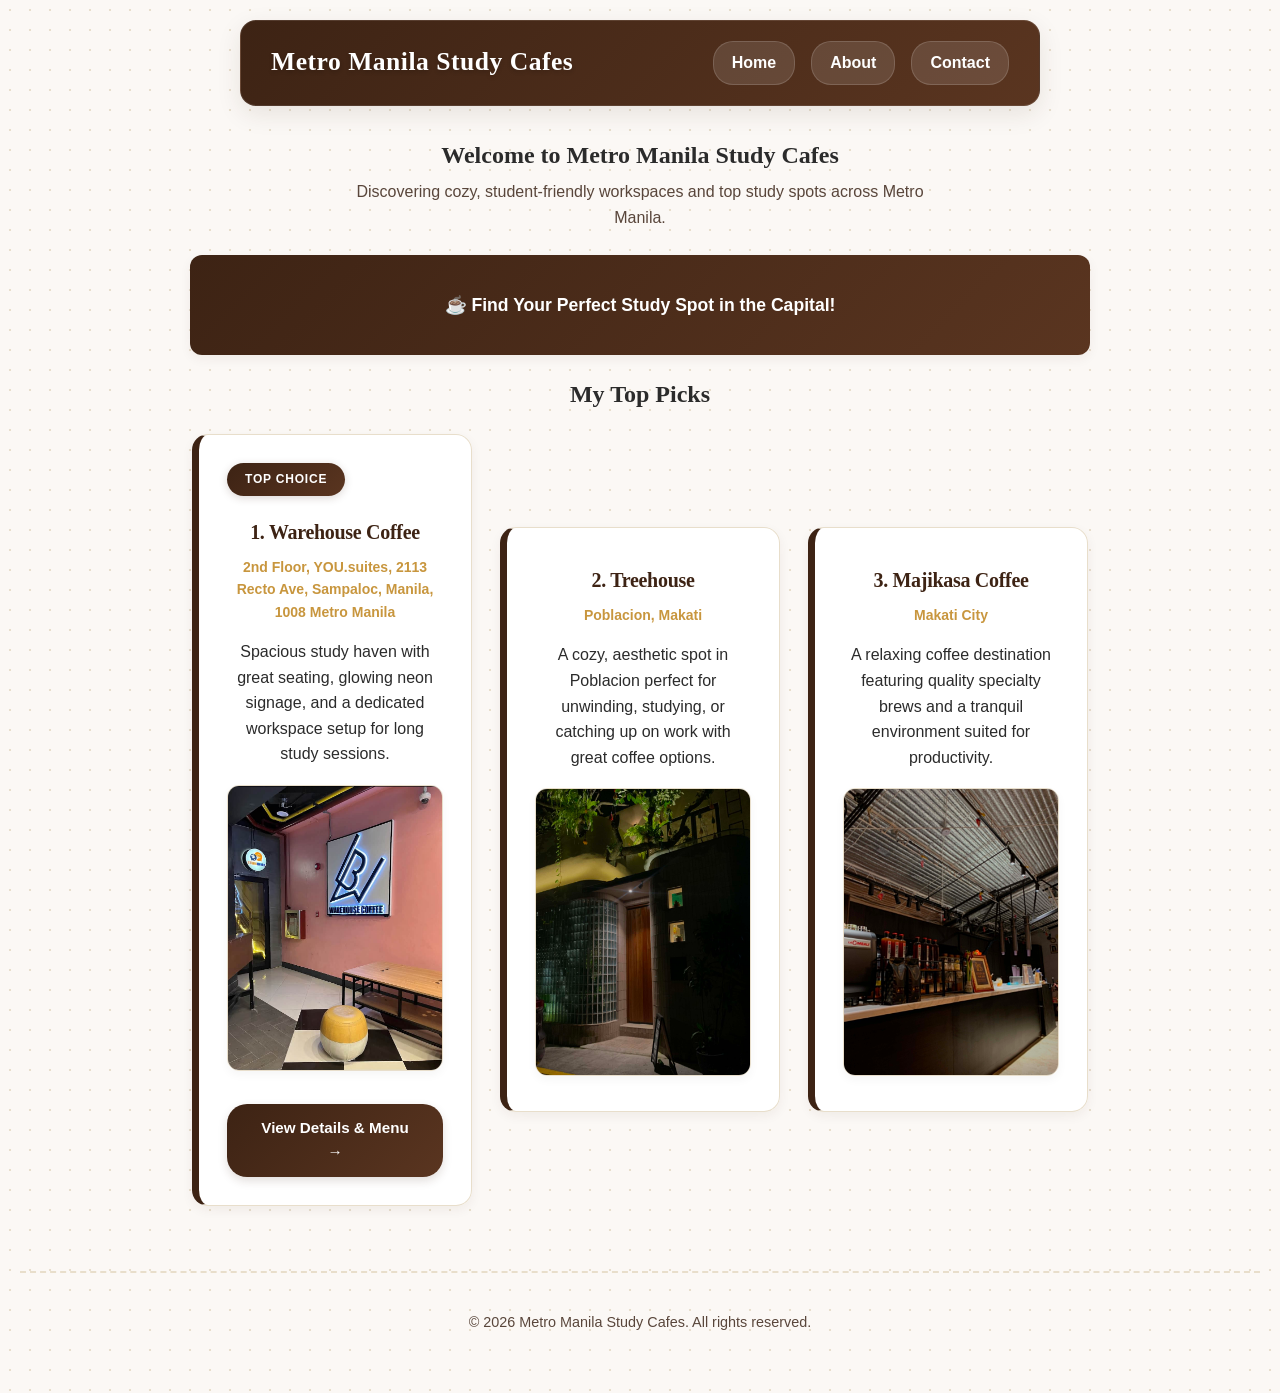
==== index.html @ 72c35690 "Complete task 6.4 flexbox side-by-side grid" ====
<!DOCTYPE html>
<html lang="en">
<head>
  <meta charset="UTF-8">
  <meta name="viewport" content="width=device-width, initial-scale=1.0">
  <title>Metro Manila Study Cafes - Home</title>
  <link rel="stylesheet" href="style.css">
</head>
<body>

  <!-- Header Navigation (Task 5.3 Compliant) -->
  <header>
    <h1>Metro Manila Study Cafes</h1>
    <nav>
      <ul>
        <li><a href="index.html">Home</a></li>
        <li><a href="about.html">About</a></li>
        <li><a href="contact.html">Contact</a></li>
      </ul>
    </nav>
  </header>

  <main style="max-width: 900px;">
    <section style="text-align: center; margin-bottom: 25px;">
      <h2 style="font-family: 'Georgia', serif; margin-bottom: 5px;">Welcome to Metro Manila Study Cafes</h2>
      <p style="color: var(--muted-grey); max-width: 600px; margin: 0 auto;">Discovering cozy, student-friendly workspaces and top study spots across Metro Manila.</p>
    </section>

    <!-- Added CTA Banner Centered Horizontally & Vertically (Activity 6.3 / Lesson 6.4) -->
    <div class="cta-banner">
      <p style="margin: 0; font-size: 1.1rem; font-weight: 600;">☕ Find Your Perfect Study Spot in the Capital!</p>
    </div>

    <h2 style="text-align: center; font-family: 'Georgia', serif; margin-bottom: 20px;">My Top Picks</h2>

    <!-- Task 6.4 Responsive Flexbox Container -->
    <div class="place-grid">

      <!-- Place 1 -->
      <table align="center" border="0" cellpadding="0" cellspacing="0" style="width: 100%; margin-bottom: 0;">
        <tr>
          <td>
            <fieldset class="place-card" style="text-align: center;">
              <legend>Top Choice</legend>
              <h3 style="margin: 8px 0; font-size: 20px;">1. Warehouse Coffee</h3>
              <p style="color: var(--accent-gold); font-weight: bold; margin: 4px 0; font-size: 14px;">2nd Floor, YOU.suites, 2113 Recto Ave, Sampaloc, Manila, 1008 Metro Manila</p>
              <p style="color: var(--dark-ink); margin-bottom: 18px;">Spacious study haven with great seating, glowing neon signage, and a dedicated workspace setup for long study sessions.</p>
              
              <!-- Warehouse Coffee Image -->
              <a href="places/warehouse-coffee.html">
                <img src="place1.jpg" alt="Warehouse Coffee">
              </a>
              <br><br>
              
              <!-- View Details Button -->
              <a href="places/warehouse-coffee.html" class="btn-link">
                View Details & Menu &rarr;
              </a>
            </fieldset>
          </td>
        </tr>
      </table>

      <!-- Place 2 -->
      <table align="center" border="0" cellpadding="0" cellspacing="0" style="width: 100%; margin-bottom: 0;">
        <tr>
          <td>
            <fieldset class="place-card" style="text-align: center;">
              <h3 style="margin: 8px 0; font-size: 20px;">2. Treehouse</h3>
              <p style="color: var(--accent-gold); font-weight: bold; margin: 4px 0; font-size: 14px;">Poblacion, Makati</p>
              <p style="color: var(--dark-ink); margin-bottom: 18px;">A cozy, aesthetic spot in Poblacion perfect for unwinding, studying, or catching up on work with great coffee options.</p>
              <img src="place2.jpg" alt="Treehouse Poblacion">
            </fieldset>
          </td>
        </tr>
      </table>

      <!-- Place 3 -->
      <table align="center" border="0" cellpadding="0" cellspacing="0" style="width: 100%; margin-bottom: 0;">
        <tr>
          <td>
            <fieldset class="place-card" style="text-align: center;">
              <h3 style="margin: 8px 0; font-size: 20px;">3. Majikasa Coffee</h3>
              <p style="color: var(--accent-gold); font-weight: bold; margin: 4px 0; font-size: 14px;">Makati City</p>
              <p style="color: var(--dark-ink); margin-bottom: 18px;">A relaxing coffee destination featuring quality specialty brews and a tranquil environment suited for productivity.</p>
              <img src="place3.jpg" alt="Majikasa Coffee Makati">
            </fieldset>
          </td>
        </tr>
      </table>

    </div>

  </main>

  <footer>
    <p>&copy; 2026 Metro Manila Study Cafes. All rights reserved.</p>
  </footer>

</body>
</html>
---- style.css ----
/* ==========================================================================
   1. VARIABLES & CREATIVE THEME EXTENSIONS
   ========================================================================== */
:root {
  --brand-color: #3d2314;       /* Deep Roast Espresso */
  --brand-medium: #5a3520;     /* Warm Mocha */
  --accent-gold: #c8963e;      /* Creamy Caramel Accent */
  --dark-ink: #2b2b2b;
  --muted-grey: #59463b;       /* Adjusted to pass >= 4.5:1 contrast against #fbf8f5 */
  --light-bg: #fbf8f5;         /* Soft Cream Background */
  --white: #ffffff;
  --card-border: #e8decb;
  --shadow-sm: 0 4px 12px rgba(61, 35, 20, 0.06);
  --shadow-md: 0 8px 24px rgba(61, 35, 20, 0.1);
  --accent-foam: #f2e9dc;      /* Subtitle/Highlight background */
}

/* ==========================================================================
   2. BASE STYLES & ATMOSPHERIC PATTERN
   ========================================================================== */
*,
*::before,
*::after {
  box-sizing: border-box;
}

body {
  font-family: 'Segoe UI', Tahoma, Geneva, Verdana, sans-serif;
  line-height: 1.6;
  background-color: var(--light-bg);
  /* Subtle stationery grid pattern for cafe vibe */
  background-image: radial-gradient(var(--card-border) 0.8px, transparent 0.8px);
  background-size: 20px 20px;
  color: var(--dark-ink);
  margin: 0;
  padding: 20px;
}

a {
  color: var(--brand-color);
  text-decoration: none;
  transition: all 0.2s ease;
}

a:hover {
  color: var(--accent-gold);
}

/* Task 5.4 - Accessible Keyboard Focus State (Uses Brand Color Variable) */
a:focus,
button:focus,
input:focus,
select:focus,
textarea:focus {
  outline: 3px solid var(--brand-color) !important;
  outline-offset: 3px !important;
}

/* ==========================================================================
   3. LAYOUT REGIONS & FLEXBOX HEADER (Activity 6.3)
   ========================================================================== */
header,
.site-header {
  display: flex !important;
  justify-content: space-between !important;
  align-items: center !important;
  background: linear-gradient(135deg, var(--brand-color) 0%, var(--brand-medium) 100%) !important;
  color: var(--white);
  padding: 20px 30px !important;
  border-radius: 16px !important;
  box-shadow: var(--shadow-md);
  max-width: 800px;
  margin: 0 auto 25px auto;
  border: 1px solid rgba(255, 255, 255, 0.1);
}

header h1,
.site-header h1 {
  color: var(--white) !important;
  font-family: 'Georgia', serif !important;
  font-size: 1.6rem !important;
  letter-spacing: 0.5px;
  margin: 0 !important;
  display: block;
  text-shadow: 0 2px 4px rgba(0, 0, 0, 0.2);
}

header h1 a,
.site-header h1 a {
  color: var(--white) !important;
  text-decoration: none !important;
}

/* Flexbox Nav Container & Link Spacing (Gap) */
nav {
  margin: 0 !important;
  width: auto !important;
}

nav ul,
.site-header nav ul {
  display: flex !important;
  gap: 16px !important; /* Flexbox gap used for link spacing */
  list-style: none !important;
  padding: 0 !important;
  margin: 0 !important;
  align-items: center !important;
}

nav li,
.site-header nav li {
  display: block !important; /* Flexbox replaces display: inline-block */
  margin: 0 !important;
}

nav a {
  color: var(--white) !important;
  font-weight: 600;
  padding: 8px 18px;
  border-radius: 20px;
  background-color: rgba(255, 255, 255, 0.12);
  border: 1px solid rgba(255, 255, 255, 0.15);
  display: inline-block;
  transition: all 0.25s ease;
  white-space: nowrap;
}

nav a:hover {
  background-color: var(--accent-gold) !important;
  color: var(--white) !important;
  text-decoration: none;
  transform: translateY(-2px);
  box-shadow: 0 4px 10px rgba(200, 150, 62, 0.3);
}

/* Centered Banner/Call-to-Action (Lesson 6.4 Flexbox Centering) */
.hero-banner,
.cta-banner {
  display: flex !important;
  justify-content: center !important;
  align-items: center !important;
  min-height: 100px; /* Explicit height for vertical centering */
  background: linear-gradient(135deg, var(--brand-color), var(--brand-medium));
  color: var(--white);
  border-radius: 12px;
  margin: 20px auto;
  padding: 20px;
  text-align: center !important;
  box-shadow: var(--shadow-sm);
}

main {
  max-width: 900px; /* Changed from 650px to fit cards side-by-side */
  margin: 30px auto;
  padding: 0;
}

footer {
  text-align: center;
  padding: 24px;
  color: var(--muted-grey);
  font-size: 0.9rem;
  border-top: 2px dashed var(--card-border);
  margin-top: 40px;
}

/* ==========================================================================
   4. COMPONENTS (Task 5.4 - Place Entry Cards & Form Elements)
   ========================================================================== */
.place-card,
fieldset {
  position: relative !important;
  background-color: var(--white) !important;
  border: 1px solid var(--card-border) !important;
  border-left: 7px solid var(--brand-color) !important; /* Forces the thick 7px accent */
  border-radius: 16px !important;
  padding: 28px !important;
  margin-bottom: 25px;
  box-shadow: var(--shadow-sm) !important;
  transition: transform 0.25s ease, box-shadow 0.25s ease, border-left-color 0.25s ease !important;
}

/* Hover transition to gold accent */
.place-card:hover,
fieldset:hover {
  transform: translateY(-3px) !important;
  box-shadow: var(--shadow-md) !important;
  border-left-color: var(--accent-gold) !important;
}

/* Task 5.4 - Coloured left border using brand variable */
.place-card {
  border-left: 7px solid var(--brand-color) !important;
}

.place-card:hover,
fieldset:hover {
  transform: translateY(-3px);
  box-shadow: var(--shadow-md);
  border-left-color: var(--accent-gold) !important;
}

/* Task 5.4 - Distinct font-size and color on place name */
.place-card h2, 
.place-card h3 {
  margin-top: 0;
  color: var(--brand-color);
  font-family: 'Georgia', serif;
  font-size: 1.5rem;
  letter-spacing: -0.3px;
}

.place-card img {
  max-width: 100%;
  height: auto;
  border-radius: 12px;
  border: 1px solid var(--card-border);
  box-shadow: 0 4px 10px rgba(0, 0, 0, 0.04);
}

/* Task 5.4 - Styled Legend using Brand/Accent Variable */
legend {
  background: linear-gradient(135deg, var(--brand-color), var(--brand-medium)) !important;
  color: var(--white) !important;
  padding: 7px 18px !important;
  border-radius: 20px !important;
  font-weight: bold;
  font-size: 12px;
  letter-spacing: 0.8px;
  text-transform: uppercase;
  box-shadow: 0 2px 8px rgba(61, 35, 20, 0.18);
}

/* Task 5.4 - Form Controls & Consistent Padding */
input[type="text"], 
input[type="email"], 
textarea, 
select {
  width: 100%;
  padding: 12px 16px;
  border: 1.5px solid var(--card-border);
  border-radius: 10px;
  margin-bottom: 18px;
  font-family: inherit;
  font-size: 0.95rem;
  color: var(--dark-ink);
  background-color: var(--light-bg);
  transition: border-color 0.2s ease, box-shadow 0.2s ease, background-color 0.2s ease;
}

input[type="text"]:focus, 
input[type="email"]:focus, 
textarea:focus,
select:focus {
  background-color: var(--white);
  border-color: var(--brand-color) !important;
  box-shadow: 0 0 0 3px rgba(61, 35, 20, 0.12);
}

/* Task 5.4 - Styled Submit Button & Links */
button[type="submit"], 
.btn-link {
  background: linear-gradient(135deg, var(--brand-color), var(--brand-medium));
  color: var(--white) !important;
  border: none;
  padding: 12px 26px;
  border-radius: 20px;
  font-weight: bold;
  font-size: 0.95rem;
  cursor: pointer;
  transition: opacity 0.2s ease, transform 0.2s ease, box-shadow 0.2s ease;
  display: inline-block;
  box-shadow: 0 4px 10px rgba(61, 35, 20, 0.15);
}

button[type="submit"]:hover, 
.btn-link:hover {
  opacity: 0.95;
  transform: translateY(-2px);
  box-shadow: 0 6px 14px rgba(61, 35, 20, 0.25);
  color: var(--white);
}

/* Fix Fieldset Browser Rendering & Legend Cutoff */
fieldset {
  /* Resets browser-native fieldset layout behavior */
  display: block !important;
  min-inline-size: auto !important;
  
  /* Retains thick border while forcing rounded corners to clip properly */
  border: 1px solid var(--card-border) !important;
  border-left: 7px solid var(--brand-color) !important;
  border-radius: 16px !important;
  overflow: hidden !important;
  
  /* Generous internal spacing so form elements don't touch or crowd the left border */
  padding: 30px 25px 20px 30px !important;
}

/* Adjust legend placement so it doesn't interrupt or displace the top-left corner border */
fieldset > legend {
  float: left !important;
  margin-bottom: 20px !important;
}

fieldset > legend + * {
  clear: both !important;
}

.place-grid {
  display: flex !important;
  flex-wrap: wrap !important;
  gap: 24px !important;
  margin-bottom: 30px !important;
}

.place-grid table {
  flex: 1 1 240px !important;
}
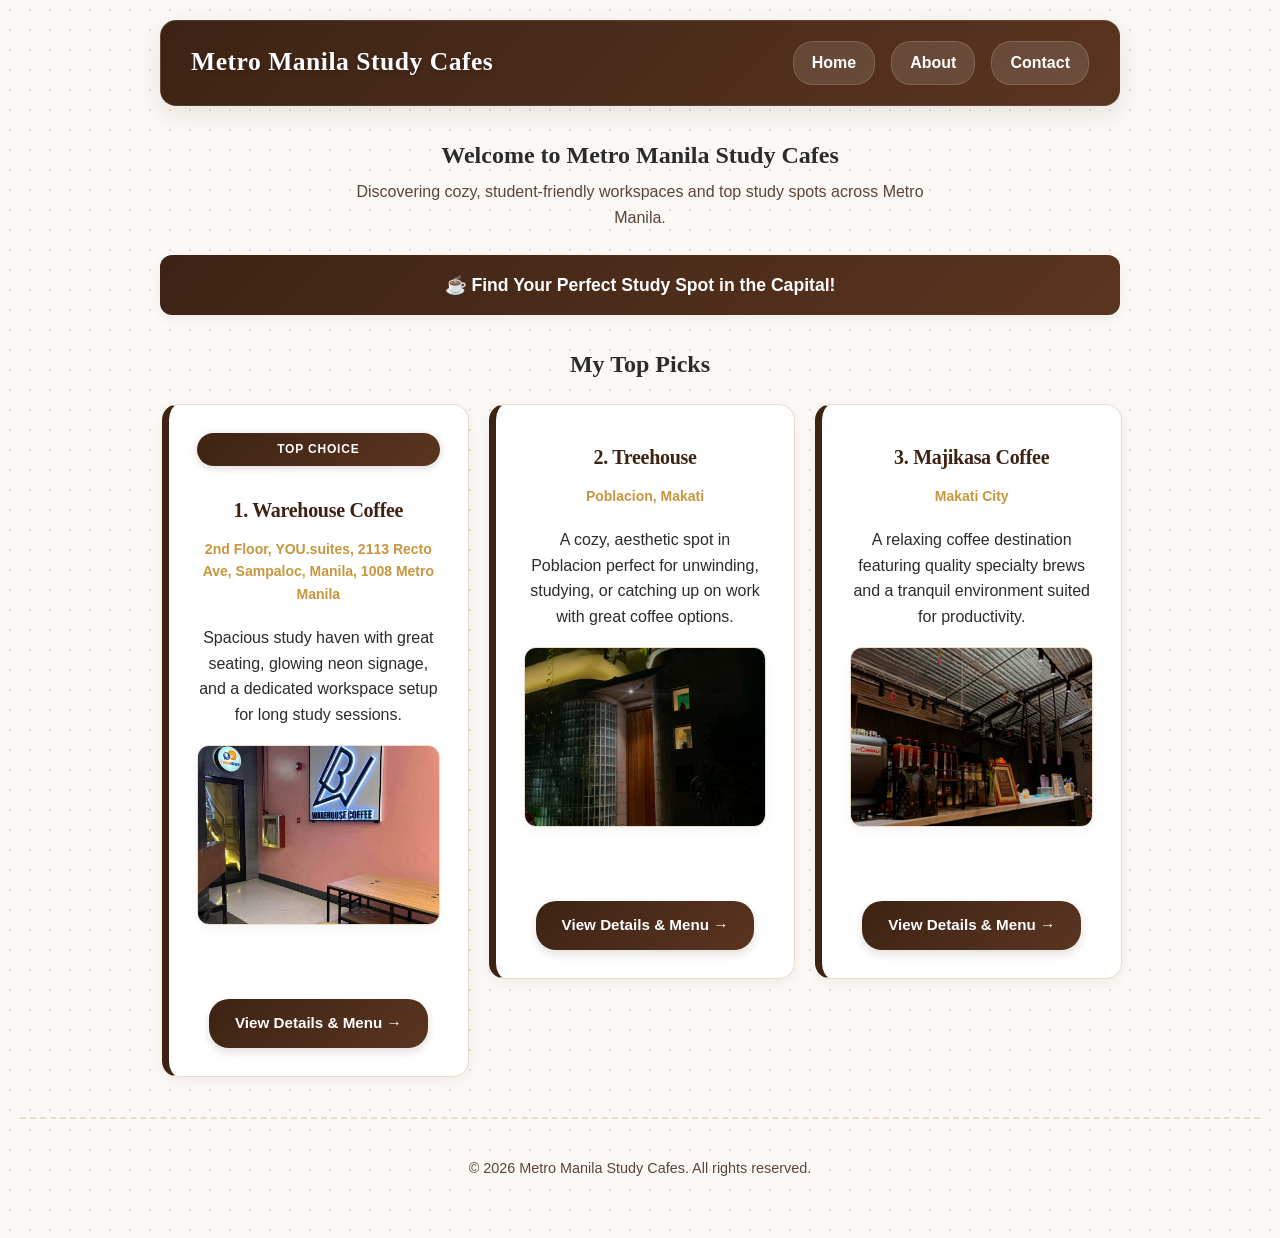
==== commit 34a83f7c: "Add missing View Details buttons and image links to Place 2 and Place 3" ====
--- a/index.html
+++ b/index.html
@@ -69,7 +69,17 @@
               <h3 style="margin: 8px 0; font-size: 20px;">2. Treehouse</h3>
               <p style="color: var(--accent-gold); font-weight: bold; margin: 4px 0; font-size: 14px;">Poblacion, Makati</p>
               <p style="color: var(--dark-ink); margin-bottom: 18px;">A cozy, aesthetic spot in Poblacion perfect for unwinding, studying, or catching up on work with great coffee options.</p>
-              <img src="place2.jpg" alt="Treehouse Poblacion">
+              
+              <!-- Treehouse Image -->
+              <a href="places/treehouse.html">
+                <img src="place2.jpg" alt="Treehouse Poblacion">
+              </a>
+              <br><br>
+
+              <!-- View Details Button -->
+              <a href="places/treehouse.html" class="btn-link">
+                View Details & Menu &rarr;
+              </a>
             </fieldset>
           </td>
         </tr>
@@ -83,7 +93,17 @@
               <h3 style="margin: 8px 0; font-size: 20px;">3. Majikasa Coffee</h3>
               <p style="color: var(--accent-gold); font-weight: bold; margin: 4px 0; font-size: 14px;">Makati City</p>
               <p style="color: var(--dark-ink); margin-bottom: 18px;">A relaxing coffee destination featuring quality specialty brews and a tranquil environment suited for productivity.</p>
-              <img src="place3.jpg" alt="Majikasa Coffee Makati">
+              
+              <!-- Majikasa Coffee Image -->
+              <a href="places/majikasa-coffee.html">
+                <img src="place3.jpg" alt="Majikasa Coffee Makati">
+              </a>
+              <br><br>
+
+              <!-- View Details Button -->
+              <a href="places/majikasa-coffee.html" class="btn-link">
+                View Details & Menu &rarr;
+              </a>
             </fieldset>
           </td>
         </tr>
--- a/style.css
+++ b/style.css
@@ -316,4 +316,197 @@
 
 .place-grid table {
   flex: 1 1 240px !important;
+}
+
+/* 1. Make Main Container and Header match widths */
+main, 
+header, 
+.site-header {
+  max-width: 960px !important;
+  width: 100% !important;
+  box-sizing: border-box !important;
+}
+
+/* 2. Fix CTA Banner Sizing & Padding */
+.cta-banner {
+  max-width: 100% !important;
+  min-height: auto !important;
+  padding: 16px 20px !important;
+  margin: 20px 0 30px 0 !important;
+}
+
+/* 3. Equal Card Heights & Image Alignment */
+.place-grid {
+  display: flex !important;
+  flex-wrap: wrap !important;
+  gap: 20px !important;
+  align-items: stretch !important; /* Forces cards to match height */
+}
+
+.place-grid table {
+  flex: 1 1 260px !important;
+  display: flex !important;
+  flex-direction: column !important;
+  height: 100% !important;
+}
+
+.place-grid tbody,
+.place-grid tr,
+.place-grid td {
+  display: flex !important;
+  flex-direction: column !important;
+  flex: 1 !important;
+  height: 100% !important;
+  width: 100% !important;
+}
+
+.place-card {
+  display: flex !important;
+  flex-direction: column !important;
+  justify-content: space-between !important;
+  height: 100% !important;
+  margin-bottom: 0 !important;
+  box-sizing: border-box !important;
+}
+
+/* Standardize card images */
+.place-card img {
+  width: 100% !important;
+  height: 180px !important;
+  object-fit: cover !important; /* Crops images cleanly to identical dimensions */
+  margin-top: auto !important; /* Pushes every image down to bottom baseline */
+}
+
+/* Standardize coffee card images overlay rule */
+main img[src*="place"], 
+main fieldset img {
+  object-fit: cover !important;
+}
+
+/* FIX AUTHOR PORTRAIT PHOTO FRAME */
+main img:not([src*="place"]) {
+  width: 100% !important;
+  max-width: 320px !important; /* Restricts portrait image from spreading too wide */
+  height: 420px !important;    /* Provides vertical height for full face visibility */
+  object-fit: cover !important; /* Fills frame without side margins */
+  object-position: center 20% !important; /* Centers image on face */
+  border-radius: 12px !important;
+  display: block !important;
+  margin: 0 auto !important;
+}
+
+/* ==========================================================================
+   EQUAL HEIGHT CARDS & AUTHOR PORTRAIT PHOTO FIX
+   ========================================================================== */
+
+/* 1. Force table structures to stretch full card height */
+.place-grid tr {
+  display: flex !important;
+  flex-direction: column !important;
+  height: 100% !important;
+}
+
+.place-grid td {
+  display: flex !important;
+  flex-direction: column !important;
+  justify-content: space-between !important;
+  flex: 1 !important;
+  height: 100% !important;
+}
+
+/* 2. Ensure all place-card containers match Warehouse Coffee's height */
+.place-card {
+  display: flex !important;
+  flex-direction: column !important;
+  justify-content: space-between !important;
+  height: 100% !important;
+  min-height: 100% !important;
+}
+
+.place-card img {
+  width: 100% !important;
+  height: 180px !important;
+  object-fit: cover !important;
+  margin-top: auto !important;
+}
+
+main fieldset,
+main .place-card,
+main section {
+  width: 100% !important;
+  max-width: 100% !important;
+  box-sizing: border-box !important;
+  display: block !important;
+}
+
+/* ==========================================================================
+   FORCE FULL WIDTH LAYOUT ON ABOUT PAGE CARDS & FIELDSETS
+   ========================================================================== */
+
+main fieldset,
+main fieldset.place-card,
+body#about main fieldset,
+body#about .place-card {
+  width: 100% !important;
+  max-width: 100% !important;
+  min-width: 100% !important;
+  display: block !important;
+  float: none !important;
+  box-sizing: border-box !important;
+}
+
+main fieldset table,
+main fieldset tbody,
+main fieldset tr,
+main fieldset td {
+  width: 100% !important;
+  display: block !important;
+}
+
+/* ==========================================================================
+   EQUAL HEIGHT CARDS ALIGNMENT FIX
+   ========================================================================== */
+
+/* Force table cells inside place-grid to match heights and fill container */
+.place-grid table tr,
+.place-grid td {
+  height: 100% !important;
+  vertical-align: top !important;
+}
+
+.place-grid .place-card {
+  display: flex !important;
+  flex-direction: column !important;
+  justify-content: space-between !important;
+  height: 100% !important;
+  min-height: 100% !important;
+  box-sizing: border-box !important;
+}
+
+.place-grid .place-card img {
+  margin-top: auto !important;
+}
+
+.place-grid .place-card .btn-link,
+.place-grid .place-card button {
+  margin-top: 15px !important;
+}
+
+/* ==========================================================================
+   ALIGN BUTTONS & IMAGES TO BOTTOM BASELINE
+   ========================================================================== */
+
+.place-card {
+  display: flex !important;
+  flex-direction: column !important;
+}
+
+.place-card img {
+  margin-top: auto !important;
+}
+
+.place-card a.btn-link,
+.place-card button {
+  margin-top: 15px !important;
+  align-self: center !important;
 }
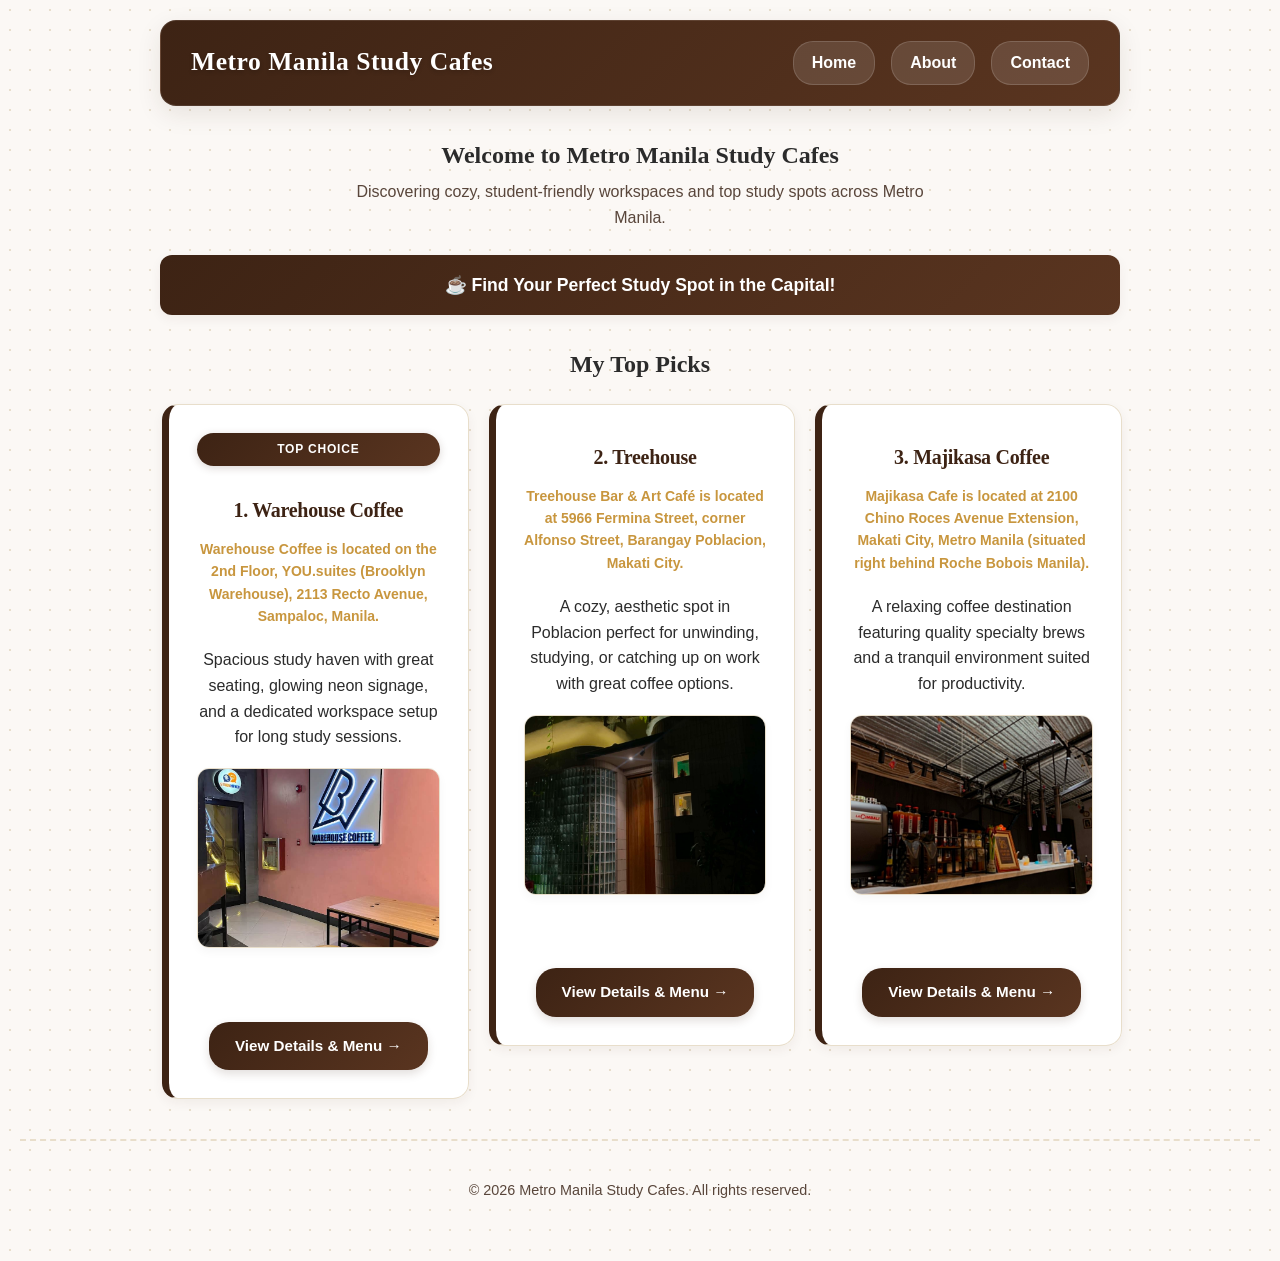
==== commit f379e343: "Update full address descriptions for Warehouse Coffee, Treehouse, and Majikasa" ====
--- a/index.html
+++ b/index.html
@@ -43,7 +43,7 @@
             <fieldset class="place-card" style="text-align: center;">
               <legend>Top Choice</legend>
               <h3 style="margin: 8px 0; font-size: 20px;">1. Warehouse Coffee</h3>
-              <p style="color: var(--accent-gold); font-weight: bold; margin: 4px 0; font-size: 14px;">2nd Floor, YOU.suites, 2113 Recto Ave, Sampaloc, Manila, 1008 Metro Manila</p>
+              <p style="color: var(--accent-gold); font-weight: bold; margin: 4px 0; font-size: 14px;">Warehouse Coffee is located on the 2nd Floor, YOU.suites (Brooklyn Warehouse), 2113 Recto Avenue, Sampaloc, Manila.</p>
               <p style="color: var(--dark-ink); margin-bottom: 18px;">Spacious study haven with great seating, glowing neon signage, and a dedicated workspace setup for long study sessions.</p>
               
               <!-- Warehouse Coffee Image -->
@@ -67,7 +67,7 @@
           <td>
             <fieldset class="place-card" style="text-align: center;">
               <h3 style="margin: 8px 0; font-size: 20px;">2. Treehouse</h3>
-              <p style="color: var(--accent-gold); font-weight: bold; margin: 4px 0; font-size: 14px;">Poblacion, Makati</p>
+              <p style="color: var(--accent-gold); font-weight: bold; margin: 4px 0; font-size: 14px;">Treehouse Bar & Art Café is located at 5966 Fermina Street, corner Alfonso Street, Barangay Poblacion, Makati City.</p>
               <p style="color: var(--dark-ink); margin-bottom: 18px;">A cozy, aesthetic spot in Poblacion perfect for unwinding, studying, or catching up on work with great coffee options.</p>
               
               <!-- Treehouse Image -->
@@ -91,7 +91,7 @@
           <td>
             <fieldset class="place-card" style="text-align: center;">
               <h3 style="margin: 8px 0; font-size: 20px;">3. Majikasa Coffee</h3>
-              <p style="color: var(--accent-gold); font-weight: bold; margin: 4px 0; font-size: 14px;">Makati City</p>
+              <p style="color: var(--accent-gold); font-weight: bold; margin: 4px 0; font-size: 14px;">Majikasa Cafe is located at 2100 Chino Roces Avenue Extension, Makati City, Metro Manila (situated right behind Roche Bobois Manila).</p>
               <p style="color: var(--dark-ink); margin-bottom: 18px;">A relaxing coffee destination featuring quality specialty brews and a tranquil environment suited for productivity.</p>
               
               <!-- Majikasa Coffee Image -->
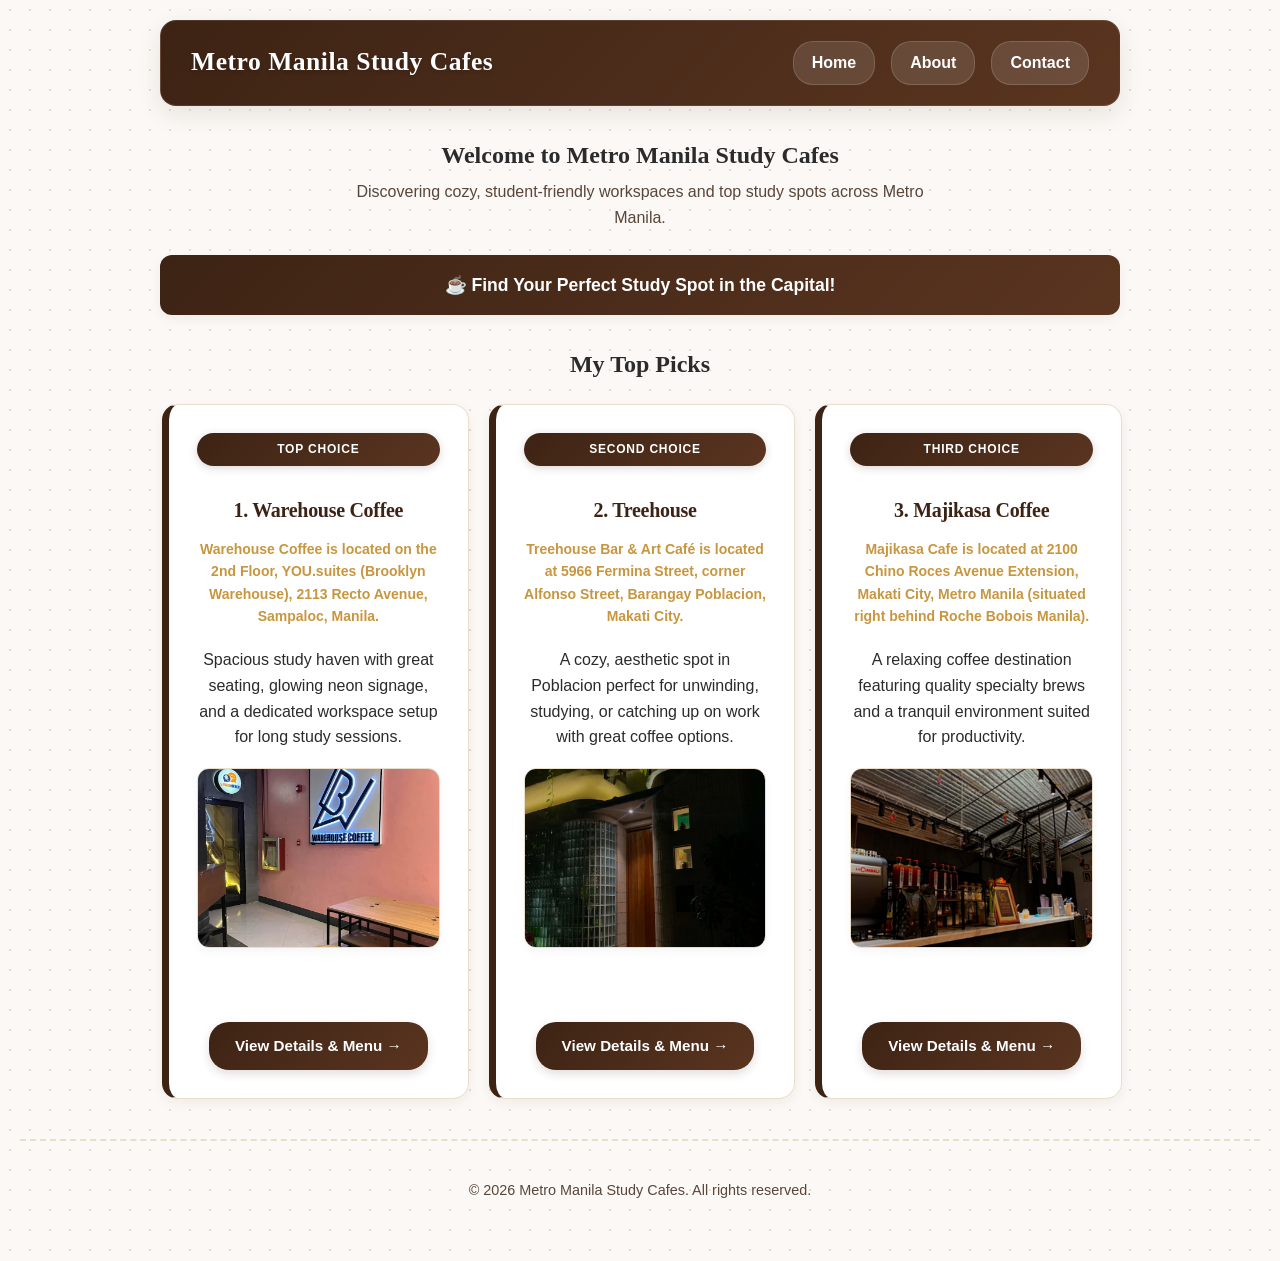
==== commit f9d4fdf0: "Add legends for Second and Third Choice to align fieldset card height" ====
--- a/index.html
+++ b/index.html
@@ -66,6 +66,7 @@
         <tr>
           <td>
             <fieldset class="place-card" style="text-align: center;">
+              <legend>Second Choice</legend>
               <h3 style="margin: 8px 0; font-size: 20px;">2. Treehouse</h3>
               <p style="color: var(--accent-gold); font-weight: bold; margin: 4px 0; font-size: 14px;">Treehouse Bar & Art Café is located at 5966 Fermina Street, corner Alfonso Street, Barangay Poblacion, Makati City.</p>
               <p style="color: var(--dark-ink); margin-bottom: 18px;">A cozy, aesthetic spot in Poblacion perfect for unwinding, studying, or catching up on work with great coffee options.</p>
@@ -90,6 +91,7 @@
         <tr>
           <td>
             <fieldset class="place-card" style="text-align: center;">
+              <legend>Third Choice</legend>
               <h3 style="margin: 8px 0; font-size: 20px;">3. Majikasa Coffee</h3>
               <p style="color: var(--accent-gold); font-weight: bold; margin: 4px 0; font-size: 14px;">Majikasa Cafe is located at 2100 Chino Roces Avenue Extension, Makati City, Metro Manila (situated right behind Roche Bobois Manila).</p>
               <p style="color: var(--dark-ink); margin-bottom: 18px;">A relaxing coffee destination featuring quality specialty brews and a tranquil environment suited for productivity.</p>
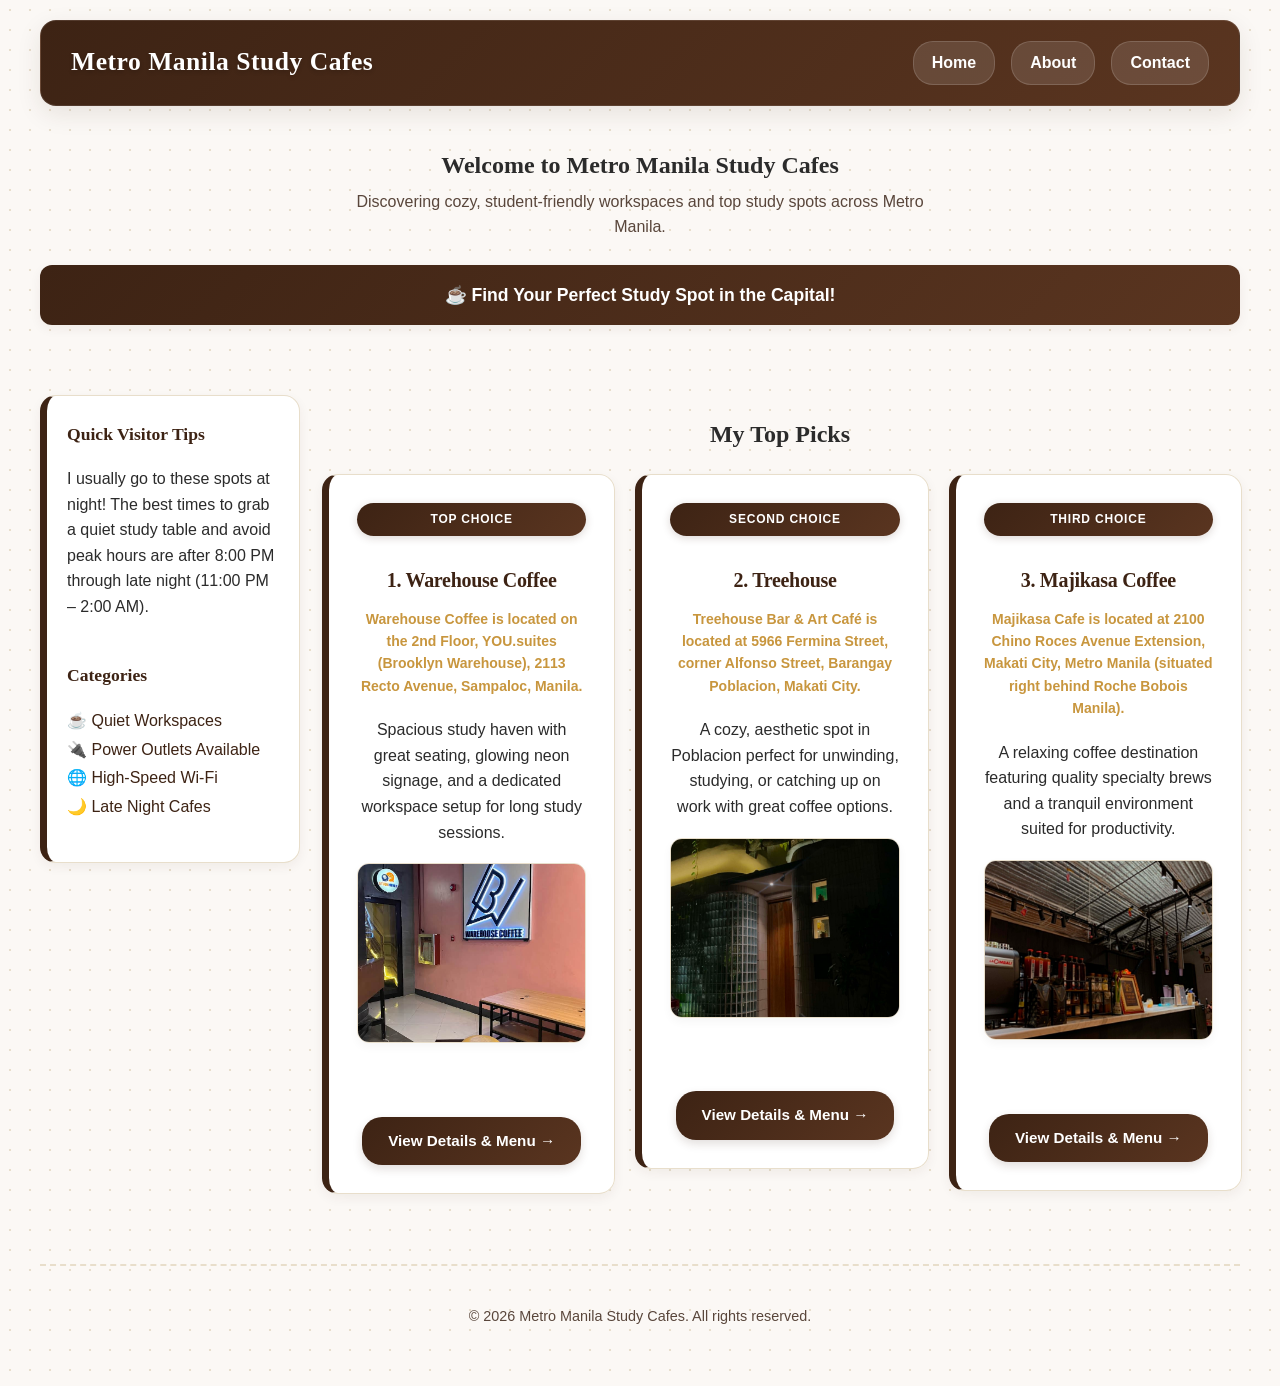
==== commit 683160a4: "Align sidebar with top picks grid and update late-night visitor tips" ====
--- a/index.html
+++ b/index.html
@@ -8,116 +8,140 @@
 </head>
 <body>
 
-  <!-- Header Navigation (Task 5.3 Compliant) -->
-  <header>
-    <h1>Metro Manila Study Cafes</h1>
-    <nav>
-      <ul>
-        <li><a href="index.html">Home</a></li>
-        <li><a href="about.html">About</a></li>
-        <li><a href="contact.html">Contact</a></li>
-      </ul>
-    </nav>
-  </header>
+  <!-- Activity 7.3 Grid Layout Container -->
+  <div class="page">
 
-  <main style="max-width: 900px;">
-    <section style="text-align: center; margin-bottom: 25px;">
-      <h2 style="font-family: 'Georgia', serif; margin-bottom: 5px;">Welcome to Metro Manila Study Cafes</h2>
-      <p style="color: var(--muted-grey); max-width: 600px; margin: 0 auto;">Discovering cozy, student-friendly workspaces and top study spots across Metro Manila.</p>
+    <!-- Header Navigation (Task 5.3 Compliant) -->
+    <header>
+      <h1>Metro Manila Study Cafes</h1>
+      <nav>
+        <ul>
+          <li><a href="index.html">Home</a></li>
+          <li><a href="about.html">About</a></li>
+          <li><a href="contact.html">Contact</a></li>
+        </ul>
+      </nav>
+    </header>
+
+    <!-- Top Hero Section (Spans Full Width above Sidebar + Places) -->
+    <section class="top-hero">
+      <div style="text-align: center; margin-bottom: 25px;">
+        <h2 style="font-family: 'Georgia', serif; margin-bottom: 5px;">Welcome to Metro Manila Study Cafes</h2>
+        <p style="color: var(--muted-grey); max-width: 600px; margin: 0 auto;">Discovering cozy, student-friendly workspaces and top study spots across Metro Manila.</p>
+      </div>
+
+      <!-- CTA Banner Centered Horizontally & Vertically (Activity 6.3 / Lesson 6.4) -->
+      <div class="cta-banner">
+        <p style="margin: 0; font-size: 1.1rem; font-weight: 600;">☕ Find Your Perfect Study Spot in the Capital!</p>
+      </div>
     </section>
 
-    <!-- Added CTA Banner Centered Horizontally & Vertically (Activity 6.3 / Lesson 6.4) -->
-    <div class="cta-banner">
-      <p style="margin: 0; font-size: 1.1rem; font-weight: 600;">☕ Find Your Perfect Study Spot in the Capital!</p>
-    </div>
+    <!-- Content Area: Sidebar aligned side-by-side with 3 Places -->
+    <aside>
+      <h3>Quick Visitor Tips</h3>
+      <p>I usually go to these spots at night! The best times to grab a quiet study table and avoid peak hours are after 8:00 PM through late night (11:00 PM – 2:00 AM).</p>
+      
+      <br>
 
-    <h2 style="text-align: center; font-family: 'Georgia', serif; margin-bottom: 20px;">My Top Picks</h2>
+      <h3>Categories</h3>
+      <ul style="list-style: none; padding: 0; line-height: 1.8;">
+        <li>☕ <a href="#">Quiet Workspaces</a></li>
+        <li>🔌 <a href="#">Power Outlets Available</a></li>
+        <li>🌐 <a href="#">High-Speed Wi-Fi</a></li>
+        <li>🌙 <a href="#">Late Night Cafes</a></li>
+      </ul>
+    </aside>
 
-    <!-- Task 6.4 Responsive Flexbox Container -->
-    <div class="place-grid">
+    <main>
+      <h2 style="text-align: center; font-family: 'Georgia', serif; margin-bottom: 20px;">My Top Picks</h2>
 
-      <!-- Place 1 -->
-      <table align="center" border="0" cellpadding="0" cellspacing="0" style="width: 100%; margin-bottom: 0;">
-        <tr>
-          <td>
-            <fieldset class="place-card" style="text-align: center;">
-              <legend>Top Choice</legend>
-              <h3 style="margin: 8px 0; font-size: 20px;">1. Warehouse Coffee</h3>
-              <p style="color: var(--accent-gold); font-weight: bold; margin: 4px 0; font-size: 14px;">Warehouse Coffee is located on the 2nd Floor, YOU.suites (Brooklyn Warehouse), 2113 Recto Avenue, Sampaloc, Manila.</p>
-              <p style="color: var(--dark-ink); margin-bottom: 18px;">Spacious study haven with great seating, glowing neon signage, and a dedicated workspace setup for long study sessions.</p>
-              
-              <!-- Warehouse Coffee Image -->
-              <a href="places/warehouse-coffee.html">
-                <img src="place1.jpg" alt="Warehouse Coffee">
-              </a>
-              <br><br>
-              
-              <!-- View Details Button -->
-              <a href="places/warehouse-coffee.html" class="btn-link">
-                View Details & Menu &rarr;
-              </a>
-            </fieldset>
-          </td>
-        </tr>
-      </table>
+      <!-- Task 6.4 Responsive Flexbox Container -->
+      <div class="place-grid">
 
-      <!-- Place 2 -->
-      <table align="center" border="0" cellpadding="0" cellspacing="0" style="width: 100%; margin-bottom: 0;">
-        <tr>
-          <td>
-            <fieldset class="place-card" style="text-align: center;">
-              <legend>Second Choice</legend>
-              <h3 style="margin: 8px 0; font-size: 20px;">2. Treehouse</h3>
-              <p style="color: var(--accent-gold); font-weight: bold; margin: 4px 0; font-size: 14px;">Treehouse Bar & Art Café is located at 5966 Fermina Street, corner Alfonso Street, Barangay Poblacion, Makati City.</p>
-              <p style="color: var(--dark-ink); margin-bottom: 18px;">A cozy, aesthetic spot in Poblacion perfect for unwinding, studying, or catching up on work with great coffee options.</p>
-              
-              <!-- Treehouse Image -->
-              <a href="places/treehouse.html">
-                <img src="place2.jpg" alt="Treehouse Poblacion">
-              </a>
-              <br><br>
+        <!-- Place 1 -->
+        <table align="center" border="0" cellpadding="0" cellspacing="0" style="width: 100%; margin-bottom: 0;">
+          <tr>
+            <td>
+              <fieldset class="place-card" style="text-align: center;">
+                <legend>Top Choice</legend>
+                <h3 style="margin: 8px 0; font-size: 20px;">1. Warehouse Coffee</h3>
+                <p style="color: var(--accent-gold); font-weight: bold; margin: 4px 0; font-size: 14px;">Warehouse Coffee is located on the 2nd Floor, YOU.suites (Brooklyn Warehouse), 2113 Recto Avenue, Sampaloc, Manila.</p>
+                <p style="color: var(--dark-ink); margin-bottom: 18px;">Spacious study haven with great seating, glowing neon signage, and a dedicated workspace setup for long study sessions.</p>
+                
+                <!-- Warehouse Coffee Image -->
+                <a href="places/warehouse-coffee.html">
+                  <img src="place1.jpg" alt="Warehouse Coffee">
+                </a>
+                <br><br>
+                
+                <!-- View Details Button -->
+                <a href="places/warehouse-coffee.html" class="btn-link">
+                  View Details & Menu &rarr;
+                </a>
+              </fieldset>
+            </td>
+          </tr>
+        </table>
 
-              <!-- View Details Button -->
-              <a href="places/treehouse.html" class="btn-link">
-                View Details & Menu &rarr;
-              </a>
-            </fieldset>
-          </td>
-        </tr>
-      </table>
+        <!-- Place 2 -->
+        <table align="center" border="0" cellpadding="0" cellspacing="0" style="width: 100%; margin-bottom: 0;">
+          <tr>
+            <td>
+              <fieldset class="place-card" style="text-align: center;">
+                <legend>Second Choice</legend>
+                <h3 style="margin: 8px 0; font-size: 20px;">2. Treehouse</h3>
+                <p style="color: var(--accent-gold); font-weight: bold; margin: 4px 0; font-size: 14px;">Treehouse Bar & Art Café is located at 5966 Fermina Street, corner Alfonso Street, Barangay Poblacion, Makati City.</p>
+                <p style="color: var(--dark-ink); margin-bottom: 18px;">A cozy, aesthetic spot in Poblacion perfect for unwinding, studying, or catching up on work with great coffee options.</p>
+                
+                <!-- Treehouse Image -->
+                <a href="places/treehouse.html">
+                  <img src="place2.jpg" alt="Treehouse Poblacion">
+                </a>
+                <br><br>
 
-      <!-- Place 3 -->
-      <table align="center" border="0" cellpadding="0" cellspacing="0" style="width: 100%; margin-bottom: 0;">
-        <tr>
-          <td>
-            <fieldset class="place-card" style="text-align: center;">
-              <legend>Third Choice</legend>
-              <h3 style="margin: 8px 0; font-size: 20px;">3. Majikasa Coffee</h3>
-              <p style="color: var(--accent-gold); font-weight: bold; margin: 4px 0; font-size: 14px;">Majikasa Cafe is located at 2100 Chino Roces Avenue Extension, Makati City, Metro Manila (situated right behind Roche Bobois Manila).</p>
-              <p style="color: var(--dark-ink); margin-bottom: 18px;">A relaxing coffee destination featuring quality specialty brews and a tranquil environment suited for productivity.</p>
-              
-              <!-- Majikasa Coffee Image -->
-              <a href="places/majikasa-coffee.html">
-                <img src="place3.jpg" alt="Majikasa Coffee Makati">
-              </a>
-              <br><br>
+                <!-- View Details Button -->
+                <a href="places/treehouse.html" class="btn-link">
+                  View Details & Menu &rarr;
+                </a>
+              </fieldset>
+            </td>
+          </tr>
+        </table>
 
-              <!-- View Details Button -->
-              <a href="places/majikasa-coffee.html" class="btn-link">
-                View Details & Menu &rarr;
-              </a>
-            </fieldset>
-          </td>
-        </tr>
-      </table>
+        <!-- Place 3 -->
+        <table align="center" border="0" cellpadding="0" cellspacing="0" style="width: 100%; margin-bottom: 0;">
+          <tr>
+            <td>
+              <fieldset class="place-card" style="text-align: center;">
+                <legend>Third Choice</legend>
+                <h3 style="margin: 8px 0; font-size: 20px;">3. Majikasa Coffee</h3>
+                <p style="color: var(--accent-gold); font-weight: bold; margin: 4px 0; font-size: 14px;">Majikasa Cafe is located at 2100 Chino Roces Avenue Extension, Makati City, Metro Manila (situated right behind Roche Bobois Manila).</p>
+                <p style="color: var(--dark-ink); margin-bottom: 18px;">A relaxing coffee destination featuring quality specialty brews and a tranquil environment suited for productivity.</p>
+                
+                <!-- Majikasa Coffee Image -->
+                <a href="places/majikasa-coffee.html">
+                  <img src="place3.jpg" alt="Majikasa Coffee Makati">
+                </a>
+                <br><br>
 
-    </div>
+                <!-- View Details Button -->
+                <a href="places/majikasa-coffee.html" class="btn-link">
+                  View Details & Menu &rarr;
+                </a>
+              </fieldset>
+            </td>
+          </tr>
+        </table>
 
-  </main>
+      </div>
 
-  <footer>
-    <p>&copy; 2026 Metro Manila Study Cafes. All rights reserved.</p>
-  </footer>
+    </main>
+
+    <footer>
+      <p>&copy; 2026 Metro Manila Study Cafes. All rights reserved.</p>
+    </footer>
+
+  </div>
 
 </body>
 </html>
--- a/style.css
+++ b/style.css
@@ -509,4 +509,86 @@
 .place-card button {
   margin-top: 15px !important;
   align-self: center !important;
+}
+
+/* ==========================================================================
+   Activity 7.3: Named Grid Area Skeleton Layout
+   ========================================================================== */
+.page {
+  display: grid !important;
+  grid-template-columns: 240px 1fr !important;
+  grid-template-areas:
+    "masthead masthead"
+    "side     main"
+    "foot     foot" !important;
+  gap: 20px !important;
+  max-width: 1100px !important;
+  margin: 0 auto !important;
+}
+
+/* Assign Page Regions to Grid Areas */
+header,
+.site-header { 
+  grid-area: masthead !important; 
+  width: 100% !important;
+  max-width: 100% !important;
+  margin: 0 !important;
+}
+
+aside { 
+  grid-area: side !important;
+  background-color: var(--white);
+  border: 1px solid var(--card-border);
+  border-left: 7px solid var(--brand-color);
+  border-radius: 16px;
+  padding: 24px 20px;
+  box-shadow: var(--shadow-sm);
+  align-self: start;
+}
+
+aside h3 {
+  margin-top: 0;
+  color: var(--brand-color);
+  font-family: 'Georgia', serif;
+  font-size: 1.1rem;
+}
+
+main { 
+  grid-area: main !important; 
+  width: 100% !important;
+  max-width: 100% !important;
+  margin: 0 !important;
+}
+
+footer { 
+  grid-area: foot !important; 
+  width: 100% !important;
+  margin-top: 20px !important;
+}
+
+/* ==========================================================================
+   ADDED OVERRIDES: SIDEBAR ALIGNMENT & FULL-WIDTH HERO OVERRIDE
+   ========================================================================== */
+
+/* 1. Update Grid Layout template areas to support hero banner row */
+.page {
+  grid-template-columns: 260px 1fr !important;
+  grid-template-areas:
+    "masthead masthead"
+    "hero     hero"
+    "side     main"
+    "foot     foot" !important;
+  max-width: 1200px !important;
+}
+
+/* 2. Assign top-hero container to span full width top grid row */
+.top-hero {
+  grid-area: hero !important;
+  width: 100% !important;
+  margin-bottom: 20px;
+}
+
+/* 3. Ensure sidebar locks to the top of the main places section */
+aside {
+  align-self: start !important;
 }
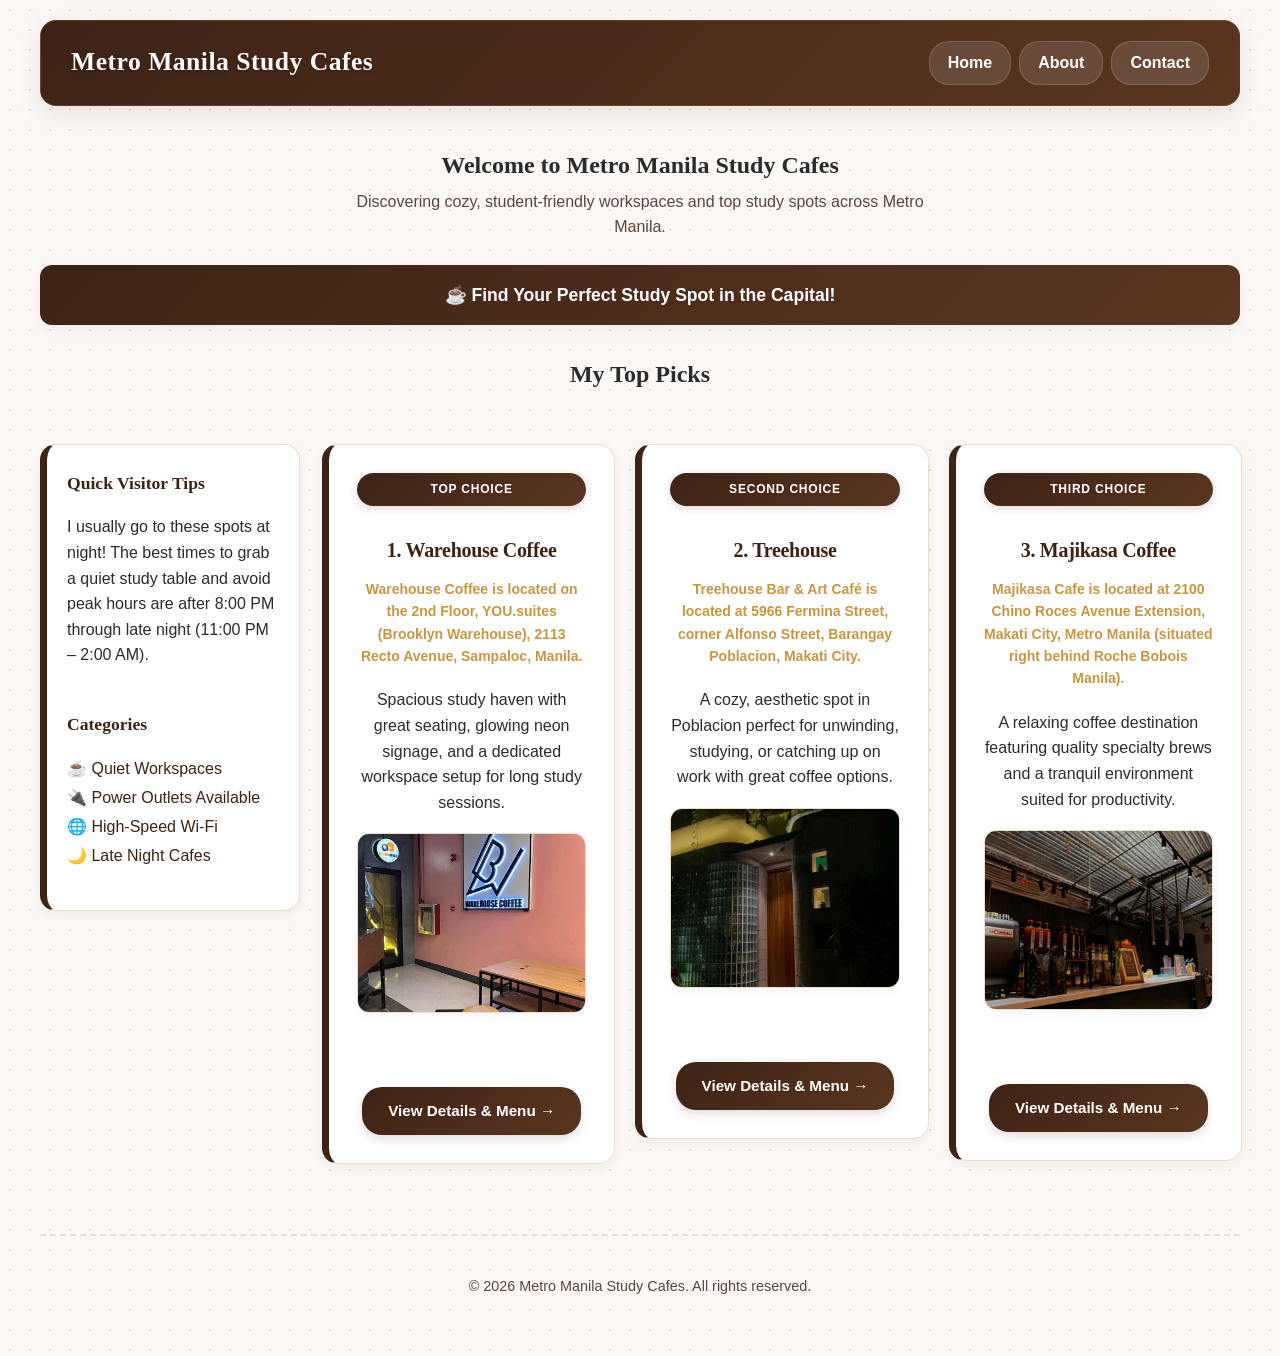
==== commit 80b937e1: "Fix sidebar layout alignment with place cards grid" ====
--- a/index.html
+++ b/index.html
@@ -34,6 +34,9 @@
       <div class="cta-banner">
         <p style="margin: 0; font-size: 1.1rem; font-weight: 600;">☕ Find Your Perfect Study Spot in the Capital!</p>
       </div>
+
+      <!-- Moved heading inside hero so main and sidebar align perfectly at card top edge -->
+      <h2 style="text-align: center; font-family: 'Georgia', serif; margin-top: 25px; margin-bottom: 10px;">My Top Picks</h2>
     </section>
 
     <!-- Content Area: Sidebar aligned side-by-side with 3 Places -->
@@ -53,8 +56,6 @@
     </aside>
 
     <main>
-      <h2 style="text-align: center; font-family: 'Georgia', serif; margin-bottom: 20px;">My Top Picks</h2>
-
       <!-- Task 6.4 Responsive Flexbox Container -->
       <div class="place-grid">
 
--- a/style.css
+++ b/style.css
@@ -591,4 +591,102 @@
 /* 3. Ensure sidebar locks to the top of the main places section */
 aside {
   align-self: start !important;
+}
+
+/* ==========================================================================
+   ACTIVITY 7.4: MOBILE-FIRST RESPONSIVE OVERRIDES & ENHANCEMENTS
+   ========================================================================== */
+
+/* Prevent accidental horizontal scrolling on small viewports */
+html, body {
+  overflow-x: hidden;
+}
+
+/* Base Mobile Layout (Single column stacking) */
+.page {
+  display: grid !important;
+  grid-template-columns: 1fr !important;
+  grid-template-areas:
+    "masthead"
+    "hero"
+    "main"
+    "side"
+    "foot" !important;
+  gap: 20px !important;
+  width: 100% !important;
+  max-width: 100% !important;
+}
+
+/* Mobile Header & Nav adjustments */
+header,
+.site-header {
+  flex-direction: column !important;
+  text-align: center !important;
+  gap: 15px !important;
+  padding: 18px 15px !important;
+}
+
+nav ul,
+.site-header nav ul {
+  flex-wrap: wrap !important;
+  justify-content: center !important;
+  gap: 8px !important;
+}
+
+/* Place grid card stacking on mobile */
+.place-grid {
+  display: flex !important;
+  flex-direction: column !important;
+  gap: 20px !important;
+}
+
+.place-grid table {
+  width: 100% !important;
+}
+
+/* Progressive enhancement for Tablet & Desktop using min-width queries */
+@media (min-width: 700px) {
+  header,
+  .site-header {
+    flex-direction: row !important;
+    text-align: left !important;
+    padding: 20px 30px !important;
+  }
+
+  .place-grid {
+    flex-direction: row !important;
+    flex-wrap: wrap !important;
+  }
+
+  .place-grid table {
+    flex: 1 1 220px !important;
+  }
+}
+
+@media (min-width: 900px) {
+  .page {
+    grid-template-columns: 260px 1fr !important;
+    grid-template-areas:
+      "masthead masthead"
+      "hero     hero"
+      "side     main"
+      "foot     foot" !important;
+    max-width: 1200px !important;
+  }
+}
+
+/* ==========================================================================
+   ALIGN SIDEBAR TOP EDGE WITH CARDS GRID FIX
+   ========================================================================== */
+
+/* Remove default top margins so aside and main containers align exactly */
+aside,
+main {
+  margin-top: 0 !important;
+  align-self: start !important;
+}
+
+/* Ensure the place grid aligns flush to top of main */
+main .place-grid {
+  margin-top: 0 !important;
 }
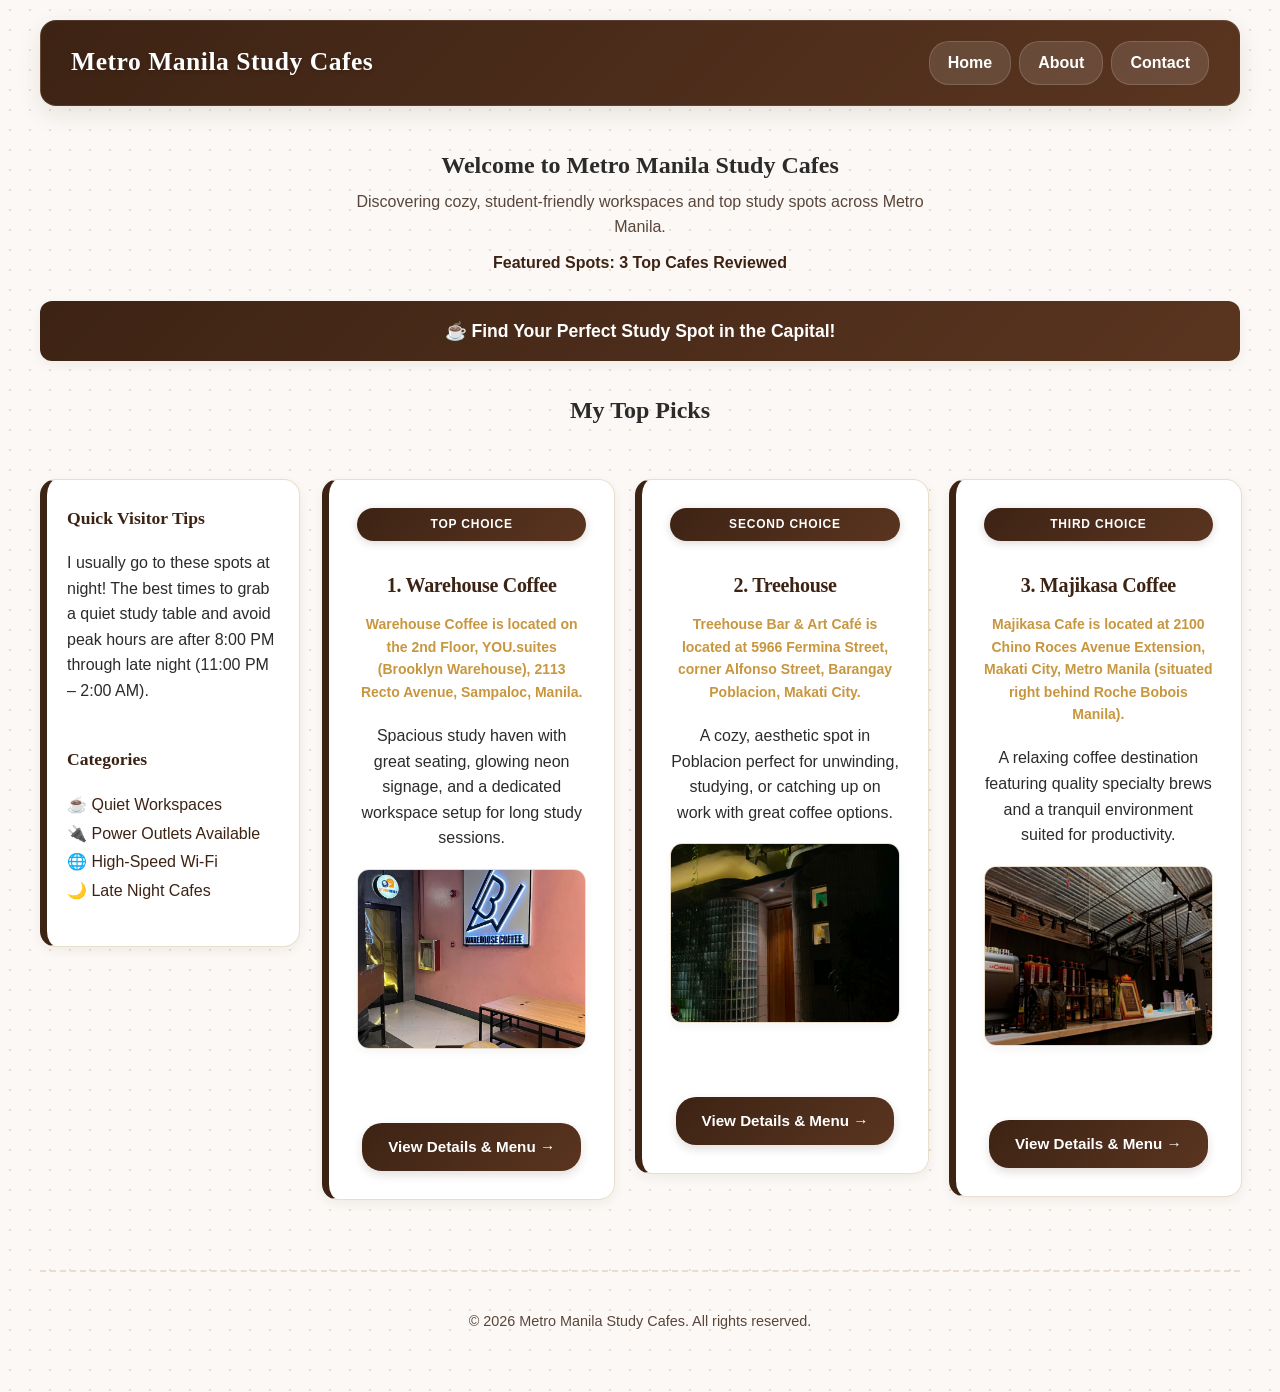
==== commit a16810be: "Complete Activity 8.1 - Fix script.js location, link scripts, and pass console check" ====
--- a/index.html
+++ b/index.html
@@ -13,7 +13,7 @@
 
     <!-- Header Navigation (Task 5.3 Compliant) -->
     <header>
-      <h1>Metro Manila Study Cafes</h1>
+      <h1 id="guide-title">Metro Manila Study Cafes</h1>
       <nav>
         <ul>
           <li><a href="index.html">Home</a></li>
@@ -28,6 +28,9 @@
       <div style="text-align: center; margin-bottom: 25px;">
         <h2 style="font-family: 'Georgia', serif; margin-bottom: 5px;">Welcome to Metro Manila Study Cafes</h2>
         <p style="color: var(--muted-grey); max-width: 600px; margin: 0 auto;">Discovering cozy, student-friendly workspaces and top study spots across Metro Manila.</p>
+        
+        <!-- JS Calculated Value Display -->
+        <p id="review-count" style="font-weight: bold; color: var(--brand-color); margin-top: 10px;"></p>
       </div>
 
       <!-- CTA Banner Centered Horizontally & Vertically (Activity 6.3 / Lesson 6.4) -->
@@ -139,10 +142,12 @@
     </main>
 
     <footer>
-      <p>&copy; 2026 Metro Manila Study Cafes. All rights reserved.</p>
+      <p id="footer-copyright">&copy; 2026 Metro Manila Study Cafes. All rights reserved.</p>
     </footer>
 
   </div>
 
+  <!-- Activity 8.1 Linked Script -->
+  <script src="script.js"></script>
 </body>
 </html>
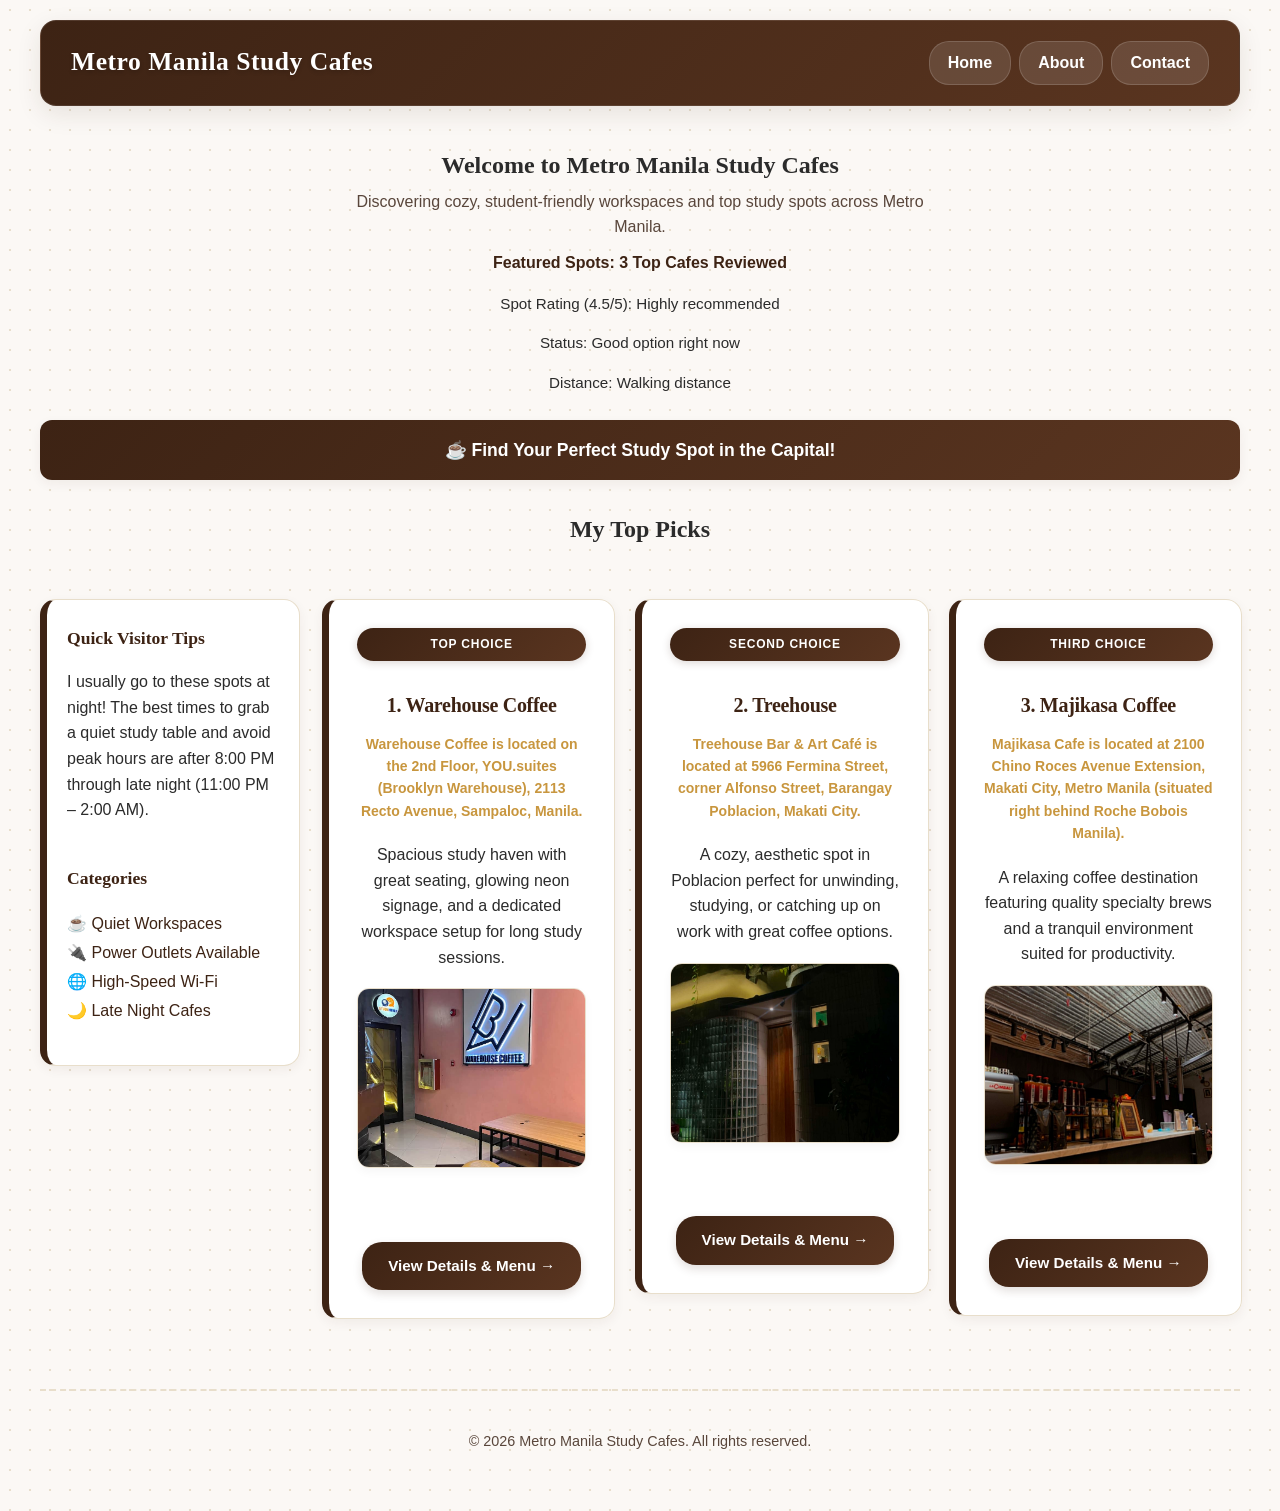
==== commit b6310168: "Complete Activity 8.3 - Make Your Guide Decide" ====
--- a/index.html
+++ b/index.html
@@ -31,6 +31,11 @@
         
         <!-- JS Calculated Value Display -->
         <p id="review-count" style="font-weight: bold; color: var(--brand-color); margin-top: 10px;"></p>
+        
+        <!-- Activity 8.3 Decision Outputs -->
+        <p id="rating-label" style="font-size: 0.95rem; margin-top: 6px;"></p>
+        <p id="budget-check" style="font-size: 0.95rem; margin-top: 4px;"></p>
+        <p id="distance-note" style="font-size: 0.95rem; margin-top: 4px;"></p>
       </div>
 
       <!-- CTA Banner Centered Horizontally & Vertically (Activity 6.3 / Lesson 6.4) -->
@@ -147,7 +152,7 @@
 
   </div>
 
-  <!-- Activity 8.1 Linked Script -->
+  <!-- Activity 8.1 / 8.3 Linked Script -->
   <script src="script.js"></script>
 </body>
 </html>
